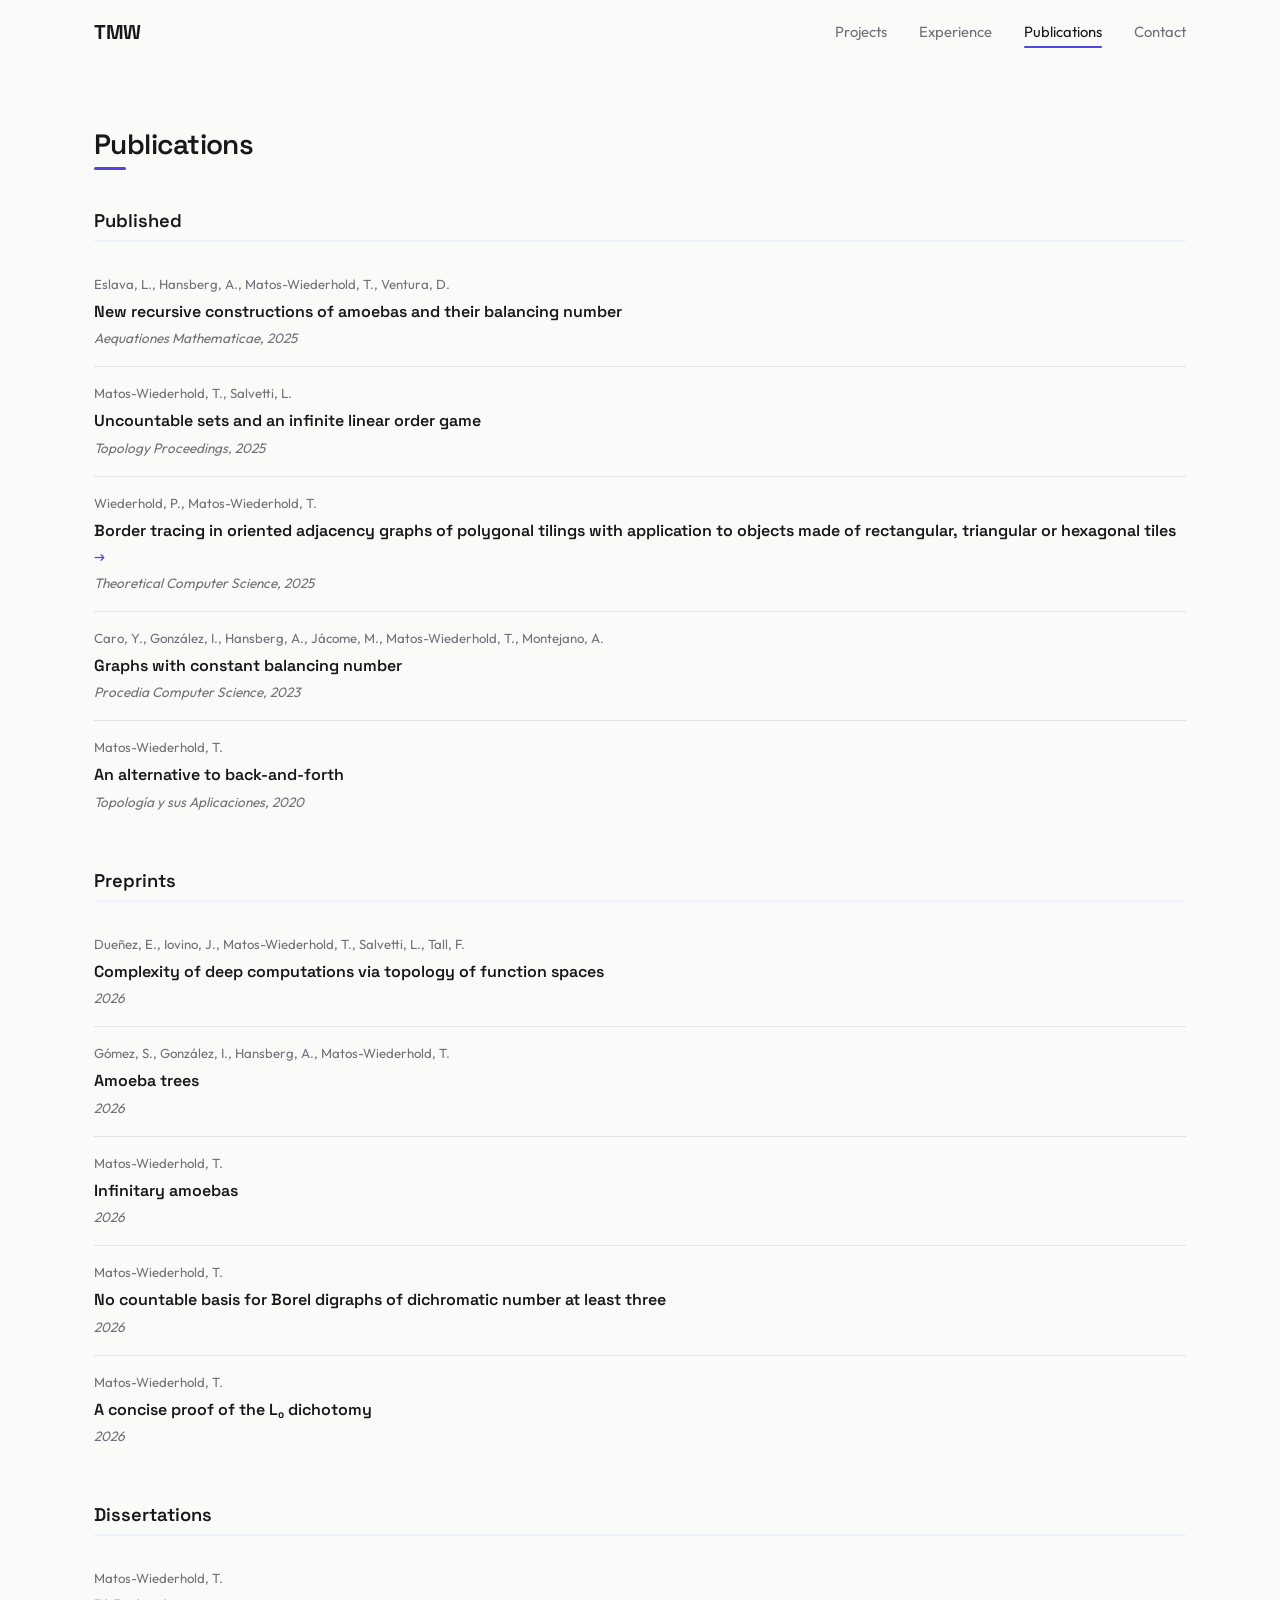
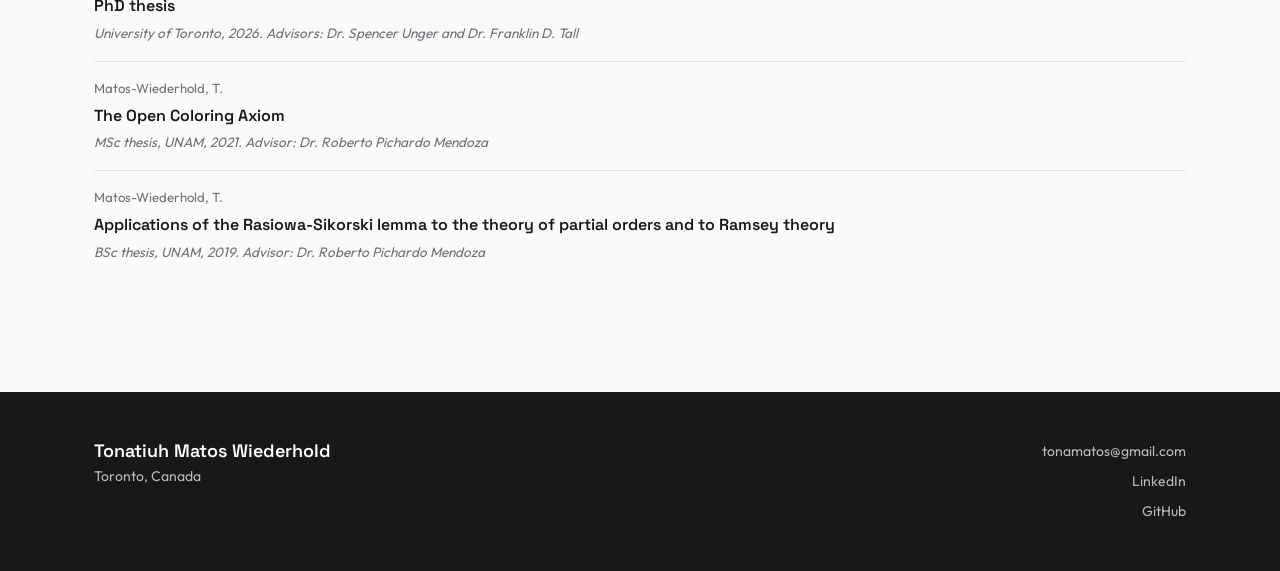
==== publications.html @ ba85b195 "init" ====
<!DOCTYPE html>
<html lang="en">
<head>
  <meta charset="UTF-8">
  <meta name="viewport" content="width=device-width, initial-scale=1.0">
  <title>Publications — Tonatiuh Matos Wiederhold</title>
  <meta name="description" content="Publications by Tonatiuh Matos Wiederhold.">
  <link rel="icon" href="images/favicon.ico">
  <link rel="preconnect" href="https://fonts.googleapis.com">
  <link rel="preconnect" href="https://fonts.gstatic.com" crossorigin>
  <link href="https://fonts.googleapis.com/css2?family=Space+Grotesk:wght@500;600;700&family=Outfit:wght@300;400;500&family=JetBrains+Mono:wght@400&display=swap" rel="stylesheet">
  <link rel="stylesheet" href="css/style.css">
</head>
<body>
  <nav class="nav" id="nav">
    <div class="nav-inner">
      <a href="/" class="nav-logo">TMW</a>
      <div class="nav-links" id="nav-links">
        <a href="/#projects">Projects</a>
        <a href="/#experience">Experience</a>
        <a href="publications.html" class="active">Publications</a>
        <a href="/#contact">Contact</a>
      </div>
      <button class="nav-toggle" id="nav-toggle" aria-label="Toggle menu">
        <span></span>
        <span></span>
        <span></span>
      </button>
    </div>
  </nav>

  <main class="section publications-page">
    <div class="container">
      <h1 class="section-heading">Publications</h1>
      <div id="pub-list"></div>
    </div>
  </main>

  <footer class="footer" id="contact">
    <div class="container">
      <div class="footer-inner">
        <div class="footer-info">
          <h2 class="footer-name">Tonatiuh Matos Wiederhold</h2>
          <p class="footer-location">Toronto, Canada</p>
        </div>
        <div class="footer-links">
          <a href="mailto:tonamatos@gmail.com">tonamatos@gmail.com</a>
          <a href="https://linkedin.com/in/tonamatos" target="_blank" rel="noopener">LinkedIn</a>
          <a href="https://github.com/tonamatos" target="_blank" rel="noopener">GitHub</a>
        </div>
      </div>
    </div>
  </footer>

  <script src="js/main.js"></script>
</body>
</html>
---- css/style.css ----
:root {
  --bg: #FAFAF9;
  --surface: #FFFFFF;
  --text: #18181B;
  --text-secondary: #71717A;
  --accent: #4F46E5;
  --accent-hover: #4338CA;
  --accent-light: #EEF2FF;
  --border: #E4E4E7;
  --tag-bg: #F4F4F5;
  --font-display: 'Space Grotesk', sans-serif;
  --font-body: 'Outfit', sans-serif;
  --font-mono: 'JetBrains Mono', monospace;
  --max-width: 1140px;
  --nav-height: 64px;
}

*, *::before, *::after {
  margin: 0;
  padding: 0;
  box-sizing: border-box;
}

html {
  scroll-behavior: smooth;
  scroll-padding-top: var(--nav-height);
}

body {
  font-family: var(--font-body);
  font-weight: 400;
  color: var(--text);
  background: var(--bg);
  line-height: 1.6;
  -webkit-font-smoothing: antialiased;
  -moz-osx-font-smoothing: grayscale;
}

h1, h2, h3, h4 {
  font-family: var(--font-display);
  line-height: 1.2;
}

a {
  color: var(--accent);
  text-decoration: none;
  transition: color 0.2s;
}

a:hover {
  color: var(--accent-hover);
}

img {
  max-width: 100%;
  display: block;
}

.container {
  max-width: var(--max-width);
  margin: 0 auto;
  padding: 0 1.5rem;
}

/* ========== Navigation ========== */

.nav {
  position: fixed;
  top: 0;
  left: 0;
  right: 0;
  z-index: 100;
  background: transparent;
  transition: background 0.3s, box-shadow 0.3s;
}

.nav.scrolled {
  background: rgba(250, 250, 249, 0.92);
  backdrop-filter: blur(12px);
  -webkit-backdrop-filter: blur(12px);
  box-shadow: 0 1px 0 var(--border);
}

.nav-inner {
  max-width: var(--max-width);
  margin: 0 auto;
  padding: 0 1.5rem;
  height: var(--nav-height);
  display: flex;
  align-items: center;
  justify-content: space-between;
}

.nav-logo {
  font-family: var(--font-display);
  font-weight: 700;
  font-size: 1.25rem;
  color: var(--text);
  letter-spacing: -0.02em;
}

.nav-logo:hover {
  color: var(--accent);
}

.nav-links {
  display: flex;
  gap: 2rem;
}

.nav-links a {
  font-family: var(--font-body);
  font-weight: 400;
  font-size: 0.925rem;
  color: var(--text-secondary);
  transition: color 0.2s;
  position: relative;
}

.nav-links a:hover,
.nav-links a.active {
  color: var(--text);
}

.nav-links a.active::after {
  content: '';
  position: absolute;
  bottom: -4px;
  left: 0;
  right: 0;
  height: 2px;
  background: var(--accent);
  border-radius: 1px;
}

.nav-toggle {
  display: none;
  flex-direction: column;
  gap: 5px;
  background: none;
  border: none;
  cursor: pointer;
  padding: 4px;
}

.nav-toggle span {
  display: block;
  width: 22px;
  height: 2px;
  background: var(--text);
  border-radius: 1px;
  transition: transform 0.3s, opacity 0.3s;
}

.nav-toggle.open span:nth-child(1) {
  transform: translateY(7px) rotate(45deg);
}

.nav-toggle.open span:nth-child(2) {
  opacity: 0;
}

.nav-toggle.open span:nth-child(3) {
  transform: translateY(-7px) rotate(-45deg);
}

/* ========== Hero ========== */

.hero {
  position: relative;
  min-height: 100vh;
  display: flex;
  align-items: center;
  justify-content: center;
  overflow: hidden;
  padding: 6rem 1.5rem 4rem;
}

#graph-canvas {
  position: absolute;
  top: 0;
  left: 0;
  width: 100%;
  height: 100%;
  pointer-events: none;
}

.hero-content {
  position: relative;
  z-index: 1;
  text-align: center;
  max-width: 720px;
}

.hero-headshot {
  width: 140px;
  height: 140px;
  border-radius: 50%;
  object-fit: cover;
  margin: 0 auto 1.75rem;
  border: 3px solid var(--surface);
  box-shadow: 0 4px 20px rgba(0, 0, 0, 0.08);
}

.hero-name {
  font-size: clamp(2.25rem, 5vw, 3.5rem);
  font-weight: 700;
  letter-spacing: -0.03em;
  margin-bottom: 1.25rem;
  color: var(--text);
}

.hero-tagline {
  font-size: clamp(1.05rem, 2vw, 1.25rem);
  font-weight: 300;
  color: var(--text-secondary);
  line-height: 1.7;
  margin-bottom: 1.5rem;
}

.hero-status {
  font-family: var(--font-mono);
  font-size: 0.85rem;
  color: var(--text-secondary);
  margin-bottom: 0.5rem;
}

.hero-hlf {
  font-size: 0.825rem;
  color: var(--text-secondary);
  margin-bottom: 0.75rem;
}

.hero-aside {
  font-size: 0.825rem;
  color: var(--text-secondary);
  opacity: 0.75;
  font-style: italic;
  margin-bottom: 0.75rem;
}

.hero-location {
  font-size: 0.9rem;
  color: var(--text-secondary);
  margin-bottom: 2rem;
}

.hero-links {
  display: flex;
  gap: 1.5rem;
  justify-content: center;
  flex-wrap: wrap;
}

.hero-link {
  display: inline-flex;
  align-items: center;
  gap: 0.5rem;
  font-size: 0.9rem;
  font-weight: 500;
  color: var(--text-secondary);
  padding: 0.5rem 1rem;
  border: 1px solid var(--border);
  border-radius: 8px;
  transition: border-color 0.2s, color 0.2s, background 0.2s;
}

.hero-link:hover {
  color: var(--accent);
  border-color: var(--accent);
  background: var(--accent-light);
}

.hero-link svg {
  flex-shrink: 0;
}

/* ========== Sections ========== */

.section {
  padding: 7rem 0;
}

.section-alt {
  background: var(--surface);
}

.section-heading {
  font-size: 1.75rem;
  font-weight: 600;
  letter-spacing: -0.02em;
  margin-bottom: 3rem;
  position: relative;
  display: inline-block;
}

.section-heading::after {
  content: '';
  position: absolute;
  bottom: -8px;
  left: 0;
  width: 2rem;
  height: 3px;
  background: var(--accent);
  border-radius: 2px;
}

/* ========== Project Grid ========== */

.project-grid {
  display: grid;
  grid-template-columns: repeat(3, 1fr);
  gap: 1.5rem;
}

.project-card {
  background: var(--surface);
  border: 1px solid var(--border);
  border-radius: 12px;
  padding: 2rem;
  transition: transform 0.2s, box-shadow 0.2s, border-color 0.2s;
  display: flex;
  flex-direction: column;
}

.project-card:hover {
  transform: translateY(-2px);
  box-shadow: 0 8px 24px rgba(0, 0, 0, 0.06);
  border-color: rgba(79, 70, 229, 0.3);
}

.project-card.featured {
  grid-column: span 2;
  border-left: 3px solid var(--accent);
  padding-left: calc(2rem - 2px);
}

.project-card.minor {
  padding: 1.5rem;
}

.project-card .card-title {
  font-family: var(--font-display);
  font-size: 1.25rem;
  font-weight: 600;
  color: var(--text);
  margin-bottom: 0.25rem;
}

.project-card.featured .card-title {
  font-size: 1.5rem;
}

.project-card.minor .card-title {
  font-size: 1.1rem;
}

.project-card .card-tagline {
  font-size: 0.9rem;
  font-weight: 500;
  color: var(--accent);
  margin-bottom: 0.75rem;
}

.project-card .card-description {
  font-size: 0.925rem;
  color: var(--text-secondary);
  line-height: 1.65;
  margin-bottom: 1.25rem;
  flex-grow: 1;
}

.project-card.minor .card-description {
  font-size: 0.875rem;
}

.card-tags {
  display: flex;
  flex-wrap: wrap;
  gap: 0.5rem;
  margin-bottom: 1.25rem;
}

.card-tag {
  font-family: var(--font-mono);
  font-size: 0.72rem;
  color: var(--text-secondary);
  background: var(--tag-bg);
  padding: 0.25rem 0.625rem;
  border-radius: 4px;
}

.card-links {
  display: flex;
  gap: 1rem;
  margin-top: auto;
}

.card-link {
  font-size: 0.875rem;
  font-weight: 500;
  color: var(--accent);
  display: inline-flex;
  align-items: center;
  gap: 0.35rem;
  transition: gap 0.2s;
}

.card-link:hover {
  gap: 0.5rem;
}

.card-link .arrow {
  transition: transform 0.2s;
}

.card-link:hover .arrow {
  transform: translateX(2px);
}

/* ========== Experience ========== */

.experience-list {
  display: flex;
  flex-direction: column;
  gap: 2.5rem;
}

.exp-item {
  display: grid;
  grid-template-columns: 240px 1fr;
  gap: 2rem;
}

.exp-meta {
  padding-top: 0.125rem;
}

.exp-org {
  font-family: var(--font-display);
  font-weight: 600;
  font-size: 0.95rem;
  color: var(--text);
  margin-bottom: 0.25rem;
}

.exp-date {
  font-family: var(--font-mono);
  font-size: 0.8rem;
  color: var(--text-secondary);
}

.exp-body h3 {
  font-size: 1.125rem;
  font-weight: 600;
  color: var(--text);
  margin-bottom: 0.75rem;
}

.exp-body ul {
  list-style: none;
  display: flex;
  flex-direction: column;
  gap: 0.5rem;
}

.exp-body li {
  font-size: 0.925rem;
  color: var(--text-secondary);
  line-height: 1.6;
  padding-left: 1.25rem;
  position: relative;
}

.exp-body li::before {
  content: '';
  position: absolute;
  left: 0;
  top: 0.65em;
  width: 5px;
  height: 5px;
  border-radius: 50%;
  background: var(--accent);
  opacity: 0.5;
}

/* ========== Subsections (Leadership, Education) ========== */

.subsection-heading {
  font-size: 1.2rem;
  font-weight: 600;
  letter-spacing: -0.01em;
  color: var(--text);
  margin-top: 3.5rem;
  margin-bottom: 1.5rem;
  padding-top: 2rem;
  border-top: 1px solid var(--border);
}

.exp-award {
  font-size: 0.85rem;
  font-weight: 500;
  color: var(--accent);
  margin-top: 0.75rem;
  padding-left: 1.25rem;
  position: relative;
}

.exp-award::before {
  content: '★';
  position: absolute;
  left: 0;
  font-size: 0.7rem;
}

.leadership-list {
  display: flex;
  flex-direction: column;
  gap: 1rem;
}

.leadership-item {
  display: grid;
  grid-template-columns: 240px 1fr;
  gap: 2rem;
  font-size: 0.925rem;
  color: var(--text-secondary);
  line-height: 1.6;
}

.leadership-role {
  font-family: var(--font-display);
  font-weight: 600;
  font-size: 0.9rem;
  color: var(--text);
}

.leadership-date {
  font-family: var(--font-mono);
  font-size: 0.8rem;
  color: var(--text-secondary);
  margin-top: 0.125rem;
}

.education-list {
  display: flex;
  flex-direction: column;
  gap: 0.5rem;
}

.edu-line {
  font-size: 0.925rem;
  color: var(--text-secondary);
  line-height: 1.5;
}

/* ========== Publications ========== */

.publications-page {
  padding-top: calc(var(--nav-height) + 4rem);
  min-height: 80vh;
}

.pub-category {
  margin-bottom: 2.5rem;
}

.pub-category:last-child {
  margin-bottom: 0;
}

.pub-category-heading {
  font-family: var(--font-display);
  font-size: 1.15rem;
  font-weight: 600;
  color: var(--text);
  margin-bottom: 1rem;
  padding-bottom: 0.5rem;
  border-bottom: 2px solid var(--accent-light);
}

.pub-list {
  list-style: none;
  display: flex;
  flex-direction: column;
  gap: 0;
}

.pub-item {
  padding: 1rem 0;
  border-bottom: 1px solid var(--border);
}

.pub-item:last-child {
  border-bottom: none;
}

.pub-authors {
  font-size: 0.825rem;
  color: var(--text-secondary);
  margin-bottom: 0.25rem;
}

.pub-title {
  font-family: var(--font-display);
  font-weight: 600;
  font-size: 1rem;
  color: var(--text);
  margin-bottom: 0.25rem;
}

.pub-venue {
  font-size: 0.85rem;
  color: var(--text-secondary);
  font-style: italic;
}

.pub-link {
  font-size: 0.85rem;
  font-weight: 500;
}

/* ========== Footer ========== */

.footer {
  background: var(--text);
  color: rgba(255, 255, 255, 0.7);
  padding: 3rem 0;
}

.footer-inner {
  display: flex;
  justify-content: space-between;
  align-items: flex-start;
  flex-wrap: wrap;
  gap: 2rem;
}

.footer-name {
  font-size: 1.125rem;
  font-weight: 600;
  color: #fff;
  margin-bottom: 0.25rem;
}

.footer-location {
  font-size: 0.875rem;
}

.footer-links {
  display: flex;
  flex-direction: column;
  gap: 0.5rem;
  text-align: right;
}

.footer-links a {
  color: rgba(255, 255, 255, 0.7);
  font-size: 0.875rem;
  transition: color 0.2s;
}

.footer-links a:hover {
  color: #fff;
}

/* ========== Responsive ========== */

@media (max-width: 1024px) {
  .project-grid {
    grid-template-columns: repeat(2, 1fr);
  }

  .project-card.featured {
    grid-column: span 2;
  }
}

@media (max-width: 768px) {
  .nav-links {
    display: none;
    position: absolute;
    top: var(--nav-height);
    left: 0;
    right: 0;
    flex-direction: column;
    background: rgba(250, 250, 249, 0.97);
    backdrop-filter: blur(12px);
    -webkit-backdrop-filter: blur(12px);
    padding: 1rem 1.5rem 1.5rem;
    gap: 0;
    border-bottom: 1px solid var(--border);
  }

  .nav-links.open {
    display: flex;
  }

  .nav-links a {
    padding: 0.75rem 0;
    border-bottom: 1px solid var(--border);
    font-size: 1rem;
  }

  .nav-links a:last-child {
    border-bottom: none;
  }

  .nav-links a.active::after {
    display: none;
  }

  .nav-toggle {
    display: flex;
  }

  .hero {
    min-height: 90vh;
    padding: 5rem 1.5rem 3rem;
  }

  .hero-name {
    font-size: 2rem;
  }

  .section {
    padding: 4rem 0;
  }

  .section-heading {
    margin-bottom: 2rem;
  }

  .project-grid {
    grid-template-columns: 1fr;
  }

  .project-card.featured {
    grid-column: span 1;
  }

  .exp-item {
    grid-template-columns: 1fr;
    gap: 0.5rem;
  }

  .leadership-item {
    grid-template-columns: 1fr;
    gap: 0.25rem;
  }

  .hero-headshot {
    width: 110px;
    height: 110px;
    margin-bottom: 1.25rem;
  }

  .footer-inner {
    flex-direction: column;
  }

  .footer-links {
    text-align: left;
    flex-direction: row;
    flex-wrap: wrap;
    gap: 1rem;
  }
}

@media (max-width: 480px) {
  .hero-links {
    flex-direction: column;
    align-items: center;
  }

  .hero-link {
    width: 100%;
    max-width: 200px;
    justify-content: center;
  }
}

@media (prefers-reduced-motion: reduce) {
  html {
    scroll-behavior: auto;
  }

  .project-card {
    transition: none;
  }

  .card-link, .card-link .arrow {
    transition: none;
  }
}
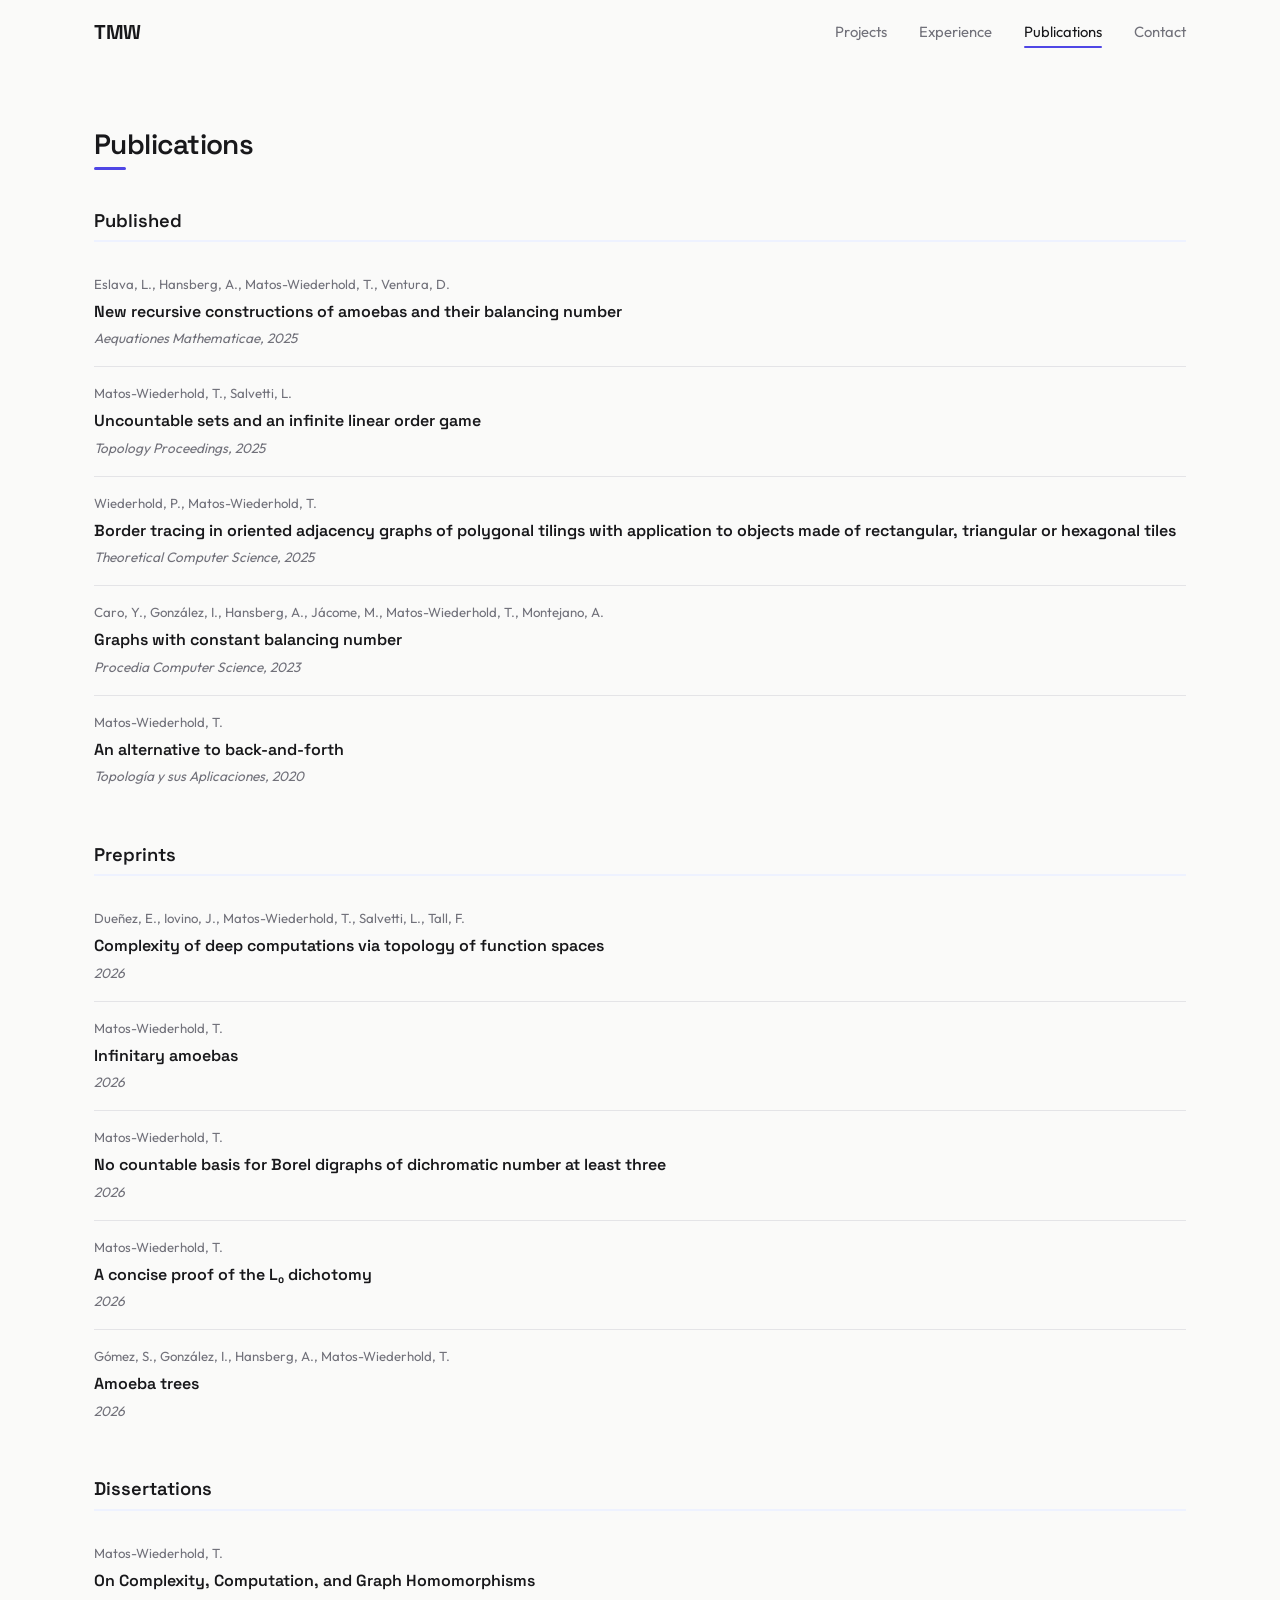
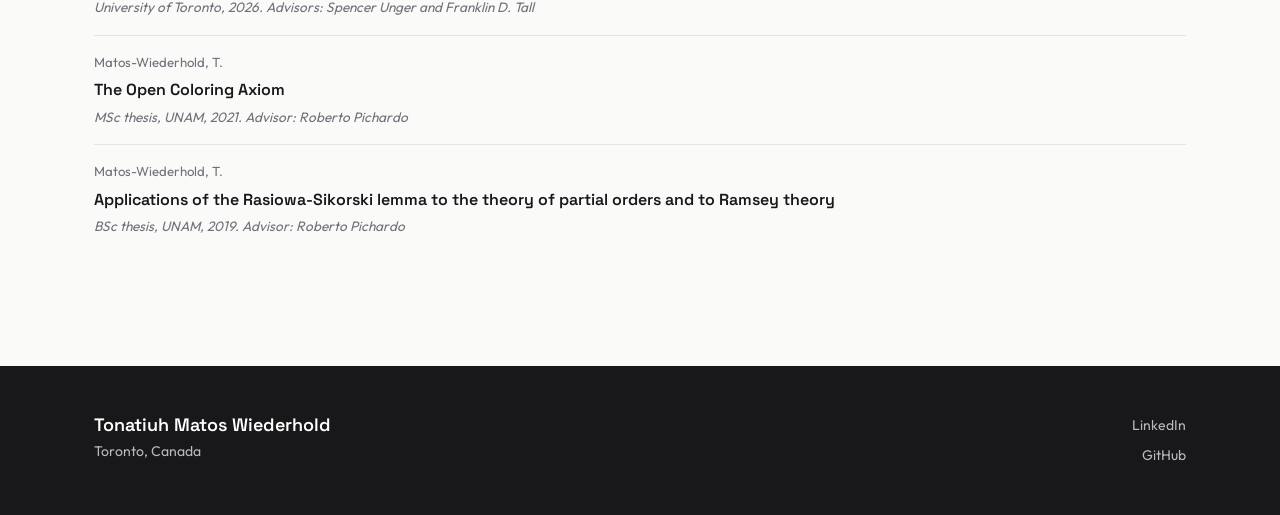
==== commit f346fa8e: "update titles" ====
--- a/publications.html
+++ b/publications.html
@@ -44,7 +44,6 @@
           <p class="footer-location">Toronto, Canada</p>
         </div>
         <div class="footer-links">
-          <a href="mailto:tonamatos@gmail.com">tonamatos@gmail.com</a>
           <a href="https://linkedin.com/in/tonamatos" target="_blank" rel="noopener">LinkedIn</a>
           <a href="https://github.com/tonamatos" target="_blank" rel="noopener">GitHub</a>
         </div>
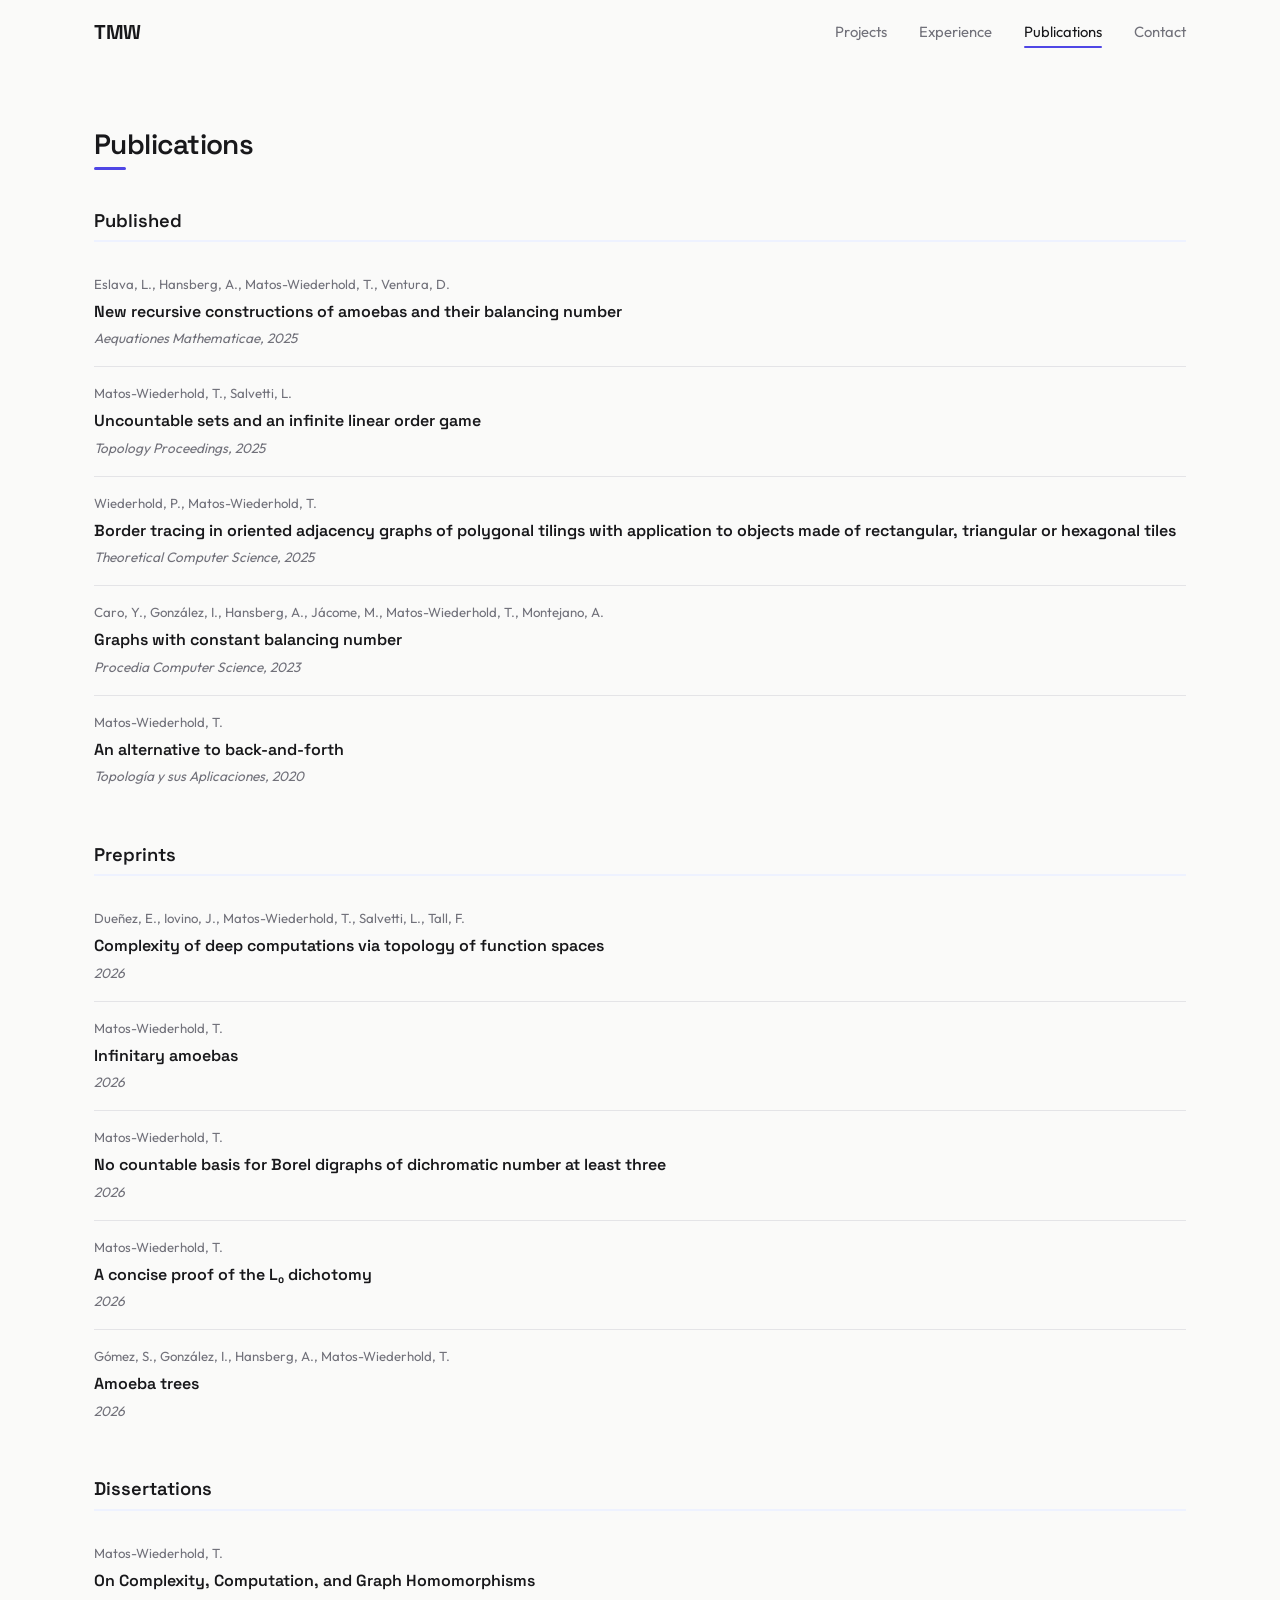
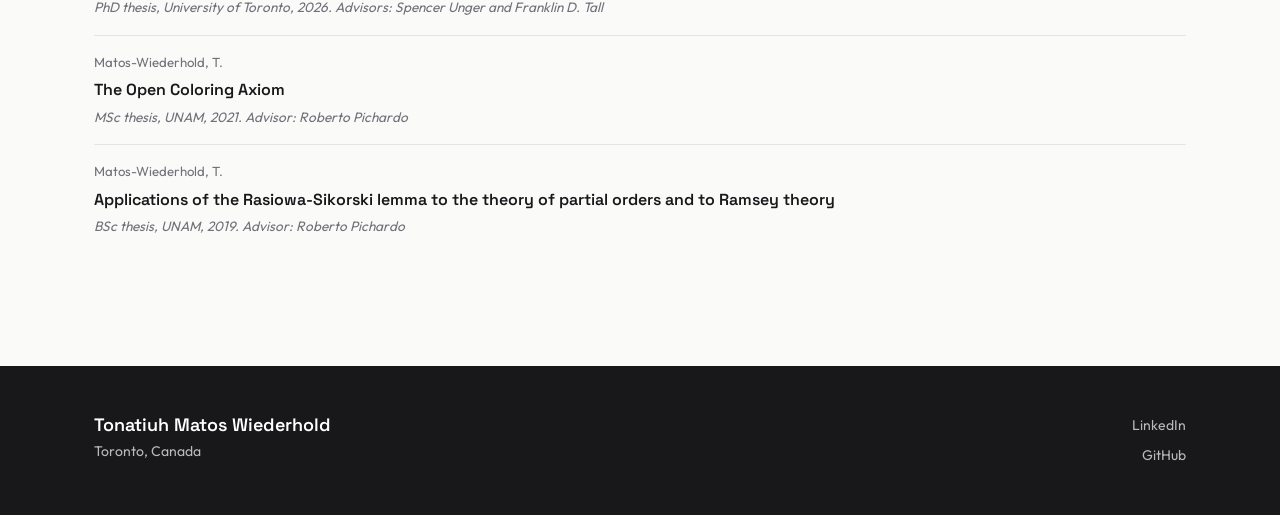
==== commit 2446cc19: "update tagline and fix meta" ====
--- a/publications.html
+++ b/publications.html
@@ -3,7 +3,7 @@
 <head>
   <meta charset="UTF-8">
   <meta name="viewport" content="width=device-width, initial-scale=1.0">
-  <title>Publications — Tonatiuh Matos Wiederhold</title>
+  <title>Tona's Publications</title>
   <meta name="description" content="Publications by Tonatiuh Matos Wiederhold.">
   <link rel="icon" href="images/favicon.ico">
   <link rel="preconnect" href="https://fonts.googleapis.com">
--- a/css/style.css
+++ b/css/style.css
@@ -448,6 +448,28 @@
   font-family: var(--font-mono);
   font-size: 0.8rem;
   color: var(--text-secondary);
+  display: inline-flex;
+  align-items: center;
+  gap: 0.5rem;
+}
+
+.exp-date::before {
+  content: '';
+  width: 6px;
+  height: 6px;
+  border-radius: 50%;
+  background: var(--border);
+  flex-shrink: 0;
+}
+
+.exp-item.is-current .exp-date {
+  color: var(--accent);
+  font-weight: 600;
+}
+
+.exp-item.is-current .exp-date::before {
+  background: var(--accent);
+  box-shadow: 0 0 0 3px var(--accent-light);
 }
 
 .exp-body h3 {
@@ -545,13 +567,67 @@
 .education-list {
   display: flex;
   flex-direction: column;
-  gap: 0.5rem;
-}
-
-.edu-line {
-  font-size: 0.925rem;
-  color: var(--text-secondary);
+  gap: 1.5rem;
+}
+
+.edu-item {
+  display: flex;
+  flex-direction: column;
+  gap: 0.35rem;
+}
+
+.edu-header {
+  display: flex;
+  align-items: baseline;
+  justify-content: space-between;
+  gap: 1rem;
+  flex-wrap: wrap;
+}
+
+.edu-degree {
+  font-family: var(--font-display);
+  font-weight: 600;
+  font-size: 0.95rem;
+  color: var(--text);
+}
+
+.edu-date {
+  font-family: var(--font-mono);
+  font-size: 0.8rem;
+  color: var(--text-secondary);
+  white-space: nowrap;
+}
+
+.edu-meta {
+  font-family: var(--font-mono);
+}
+
+.edu-awards {
+  list-style: none;
+  display: flex;
+  flex-direction: column;
+  gap: 0.25rem;
+}
+
+.edu-awards li {
+  font-size: 0.8rem;
+  color: var(--text-secondary);
+  opacity: 0.85;
   line-height: 1.5;
+  padding-left: 1.1rem;
+  position: relative;
+}
+
+.edu-awards li::before {
+  content: '';
+  position: absolute;
+  left: 0;
+  top: 0.6em;
+  width: 4px;
+  height: 4px;
+  border-radius: 50%;
+  background: var(--accent);
+  opacity: 0.4;
 }
 
 /* ========== Publications ========== */
